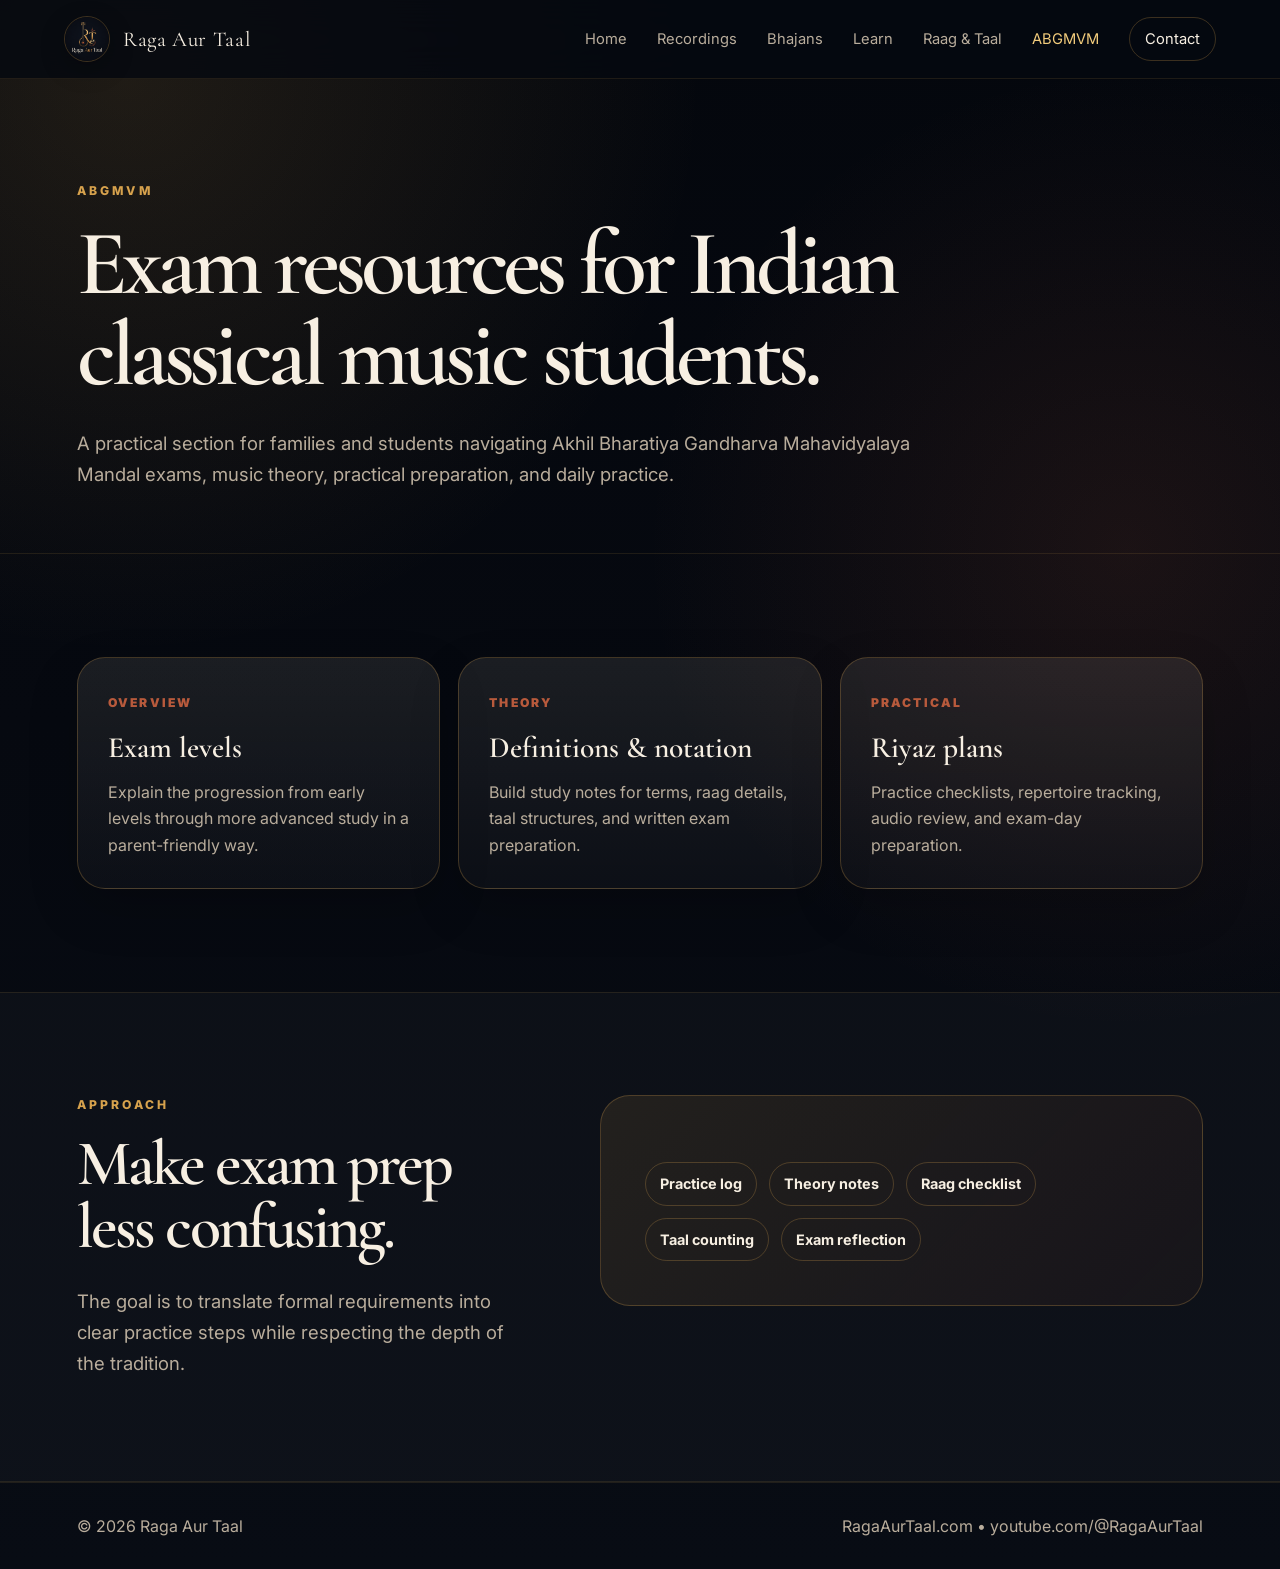
==== abgmvm.html @ 08230c91 "Add files via upload" ====
<!doctype html>
<html lang="en">
<head>
  <meta charset="utf-8" />
  <meta name="viewport" content="width=device-width, initial-scale=1" />
  <title>ABGMVM Exams | Raga Aur Taal</title>
  <meta name="description" content="ABGMVM Indian classical music exam resources, practice notes, theory support, and preparation guides." />
  <link rel="icon" href="favicon.ico" sizes="any">
  <link rel="icon" type="image/png" href="assets/favicon.png">
  <link rel="preconnect" href="https://fonts.googleapis.com">
  <link rel="preconnect" href="https://fonts.gstatic.com" crossorigin>
  <link href="https://fonts.googleapis.com/css2?family=Cormorant+Garamond:wght@500;600;700&family=Inter:wght@400;500;600;700;800&display=swap" rel="stylesheet">
  <link rel="stylesheet" href="styles.css" />
</head>
<body>
  <header class="site-header">
    <a class="brand" href="index.html" aria-label="Raga Aur Taal home">
      <img src="assets/icon.png" alt="Raga Aur Taal icon" />
      <span>Raga Aur Taal</span>
    </a>
    <button class="mobile-toggle" aria-expanded="false" aria-label="Open menu">Menu</button>
    <nav class="nav" aria-label="Main navigation">
        <a class="" href="index.html">Home</a>
        <a class="" href="recordings.html">Recordings</a>
        <a class="" href="bhajans.html">Bhajans</a>
        <a class="" href="learn.html">Learn</a>
        <a class="" href="raag-taal.html">Raag & Taal</a>
        <a class="active" href="abgmvm.html">ABGMVM</a>
        <a class="nav-cta" href="contact.html">Contact</a>
    </nav>
  </header>
  <main>
    <section class="section page-hero reveal"><p class="eyebrow">ABGMVM</p><h1>Exam resources for Indian classical music students.</h1><p class="lede">A practical section for families and students navigating Akhil Bharatiya Gandharva Mahavidyalaya Mandal exams, music theory, practical preparation, and daily practice.</p></section>
    <section class="section grid-3"><article class="card reveal"><span class="num">Overview</span><h3>Exam levels</h3><p>Explain the progression from early levels through more advanced study in a parent-friendly way.</p></article><article class="card reveal delay-1"><span class="num">Theory</span><h3>Definitions & notation</h3><p>Build study notes for terms, raag details, taal structures, and written exam preparation.</p></article><article class="card reveal delay-2"><span class="num">Practical</span><h3>Riyaz plans</h3><p>Practice checklists, repertoire tracking, audio review, and exam-day preparation.</p></article></section>
    <section class="section split feature-band"><div class="reveal"><p class="eyebrow">Approach</p><h2>Make exam prep less confusing.</h2><p class="lede">The goal is to translate formal requirements into clear practice steps while respecting the depth of the tradition.</p></div><div class="panel reveal delay-1"><div class="kicker-links"><span class="pill">Practice log</span><span class="pill">Theory notes</span><span class="pill">Raag checklist</span><span class="pill">Taal counting</span><span class="pill">Exam reflection</span></div></div></section>
  </main>
  <footer class="site-footer">
    <p>© <span id="year"></span> Raga Aur Taal</p>
    <p>RagaAurTaal.com • youtube.com/@RagaAurTaal</p>
  </footer>
  <script src="script.js"></script>
</body>
</html>
---- styles.css ----
:root {
  --bg: #060910;
  --bg-2: #0a101b;
  --panel: rgba(255, 248, 236, 0.055);
  --panel-2: rgba(255, 248, 236, 0.085);
  --gold: #d7a24d;
  --gold-2: #f2cc7c;
  --copper: #b85a3c;
  --ivory: #f7efe2;
  --muted: #b9ad9c;
  --line: rgba(215, 162, 77, 0.26);
  --line-soft: rgba(215, 162, 77, 0.12);
  --shadow: 0 30px 90px rgba(0, 0, 0, 0.48);
  --serif: "Cormorant Garamond", Georgia, serif;
  --sans: "Inter", system-ui, -apple-system, BlinkMacSystemFont, "Segoe UI", sans-serif;
}

* { box-sizing: border-box; }
html { scroll-behavior: smooth; }
body {
  margin: 0;
  min-height: 100vh;
  color: var(--ivory);
  background:
    radial-gradient(circle at 10% 5%, rgba(215, 162, 77, 0.13), transparent 36rem),
    radial-gradient(circle at 88% 35%, rgba(184, 90, 60, 0.12), transparent 30rem),
    linear-gradient(180deg, #04070d 0%, var(--bg) 46%, #080c14 100%);
  font-family: var(--sans);
  line-height: 1.65;
}
a { color: inherit; text-decoration: none; }
img { max-width: 100%; display: block; }

.site-header {
  position: sticky;
  top: 0;
  z-index: 20;
  display: flex;
  align-items: center;
  justify-content: space-between;
  gap: 24px;
  padding: 16px clamp(20px, 5vw, 72px);
  background: rgba(6, 9, 16, 0.82);
  border-bottom: 1px solid var(--line-soft);
  backdrop-filter: blur(18px);
}
.brand {
  display: inline-flex;
  align-items: center;
  gap: 13px;
  min-width: max-content;
  font-family: var(--serif);
  font-size: 1.32rem;
  letter-spacing: 0.03em;
}
.brand img {
  width: 46px;
  height: 46px;
  border-radius: 50%;
  object-fit: cover;
  border: 1px solid var(--line);
  box-shadow: 0 8px 24px rgba(0,0,0,0.28);
}
.nav {
  display: flex;
  align-items: center;
  gap: clamp(16px, 2.4vw, 30px);
  color: var(--muted);
  font-size: 0.92rem;
}
.nav a { transition: color .18s ease; }
.nav a:hover, .nav a.active { color: var(--gold-2); }
.nav-cta {
  color: var(--ivory) !important;
  border: 1px solid var(--line);
  padding: 9px 15px;
  border-radius: 999px;
}
.mobile-toggle { display: none; }

main { min-height: 70vh; }
.section { padding: clamp(64px, 8vw, 118px) clamp(22px, 6vw, 96px); }
.hero {
  min-height: calc(100vh - 78px);
  display: grid;
  grid-template-columns: .95fr 1.05fr;
  gap: clamp(34px, 5vw, 84px);
  align-items: center;
  padding-top: clamp(34px, 5vw, 70px);
}
.eyebrow {
  margin: 0 0 18px;
  color: var(--gold);
  text-transform: uppercase;
  letter-spacing: .26em;
  font-weight: 800;
  font-size: .76rem;
}
h1, h2, h3 { font-family: var(--serif); line-height: .98; margin: 0; font-weight: 600; }
h1 { font-size: clamp(3.7rem, 7.2vw, 7.8rem); letter-spacing: -0.055em; max-width: 860px; }
h2 { font-size: clamp(2.65rem, 5vw, 5.4rem); letter-spacing: -0.045em; }
h3 { font-size: clamp(1.65rem, 2.3vw, 2.6rem); }
p { color: var(--muted); }
.lede { font-size: clamp(1.05rem, 1.45vw, 1.28rem); max-width: 650px; margin: 28px 0 0; }
.hero-actions { display: flex; flex-wrap: wrap; gap: 14px; margin-top: 34px; }
.button {
  display: inline-flex;
  align-items: center;
  justify-content: center;
  min-height: 50px;
  padding: 0 22px;
  border-radius: 999px;
  font-weight: 800;
}
.button.primary { background: linear-gradient(135deg, var(--gold-2), #b77834); color: #120b04; box-shadow: 0 18px 42px rgba(215,162,77,.22); }
.button.secondary { border: 1px solid var(--line); color: var(--ivory); }
.hero-image {
  position: relative;
  justify-self: center;
  width: min(100%, 690px);
}
.hero-image::before {
  content: "";
  position: absolute;
  inset: -10%;
  background: radial-gradient(circle at 50% 50%, rgba(215,162,77,.14), transparent 64%);
  filter: blur(8px);
  z-index: -1;
}
.hero-image img {
  width: 100%;
  border-radius: 34px;
  border: 1px solid var(--line-soft);
  box-shadow: var(--shadow);
}
.hero-note {
  margin-top: 20px;
  display: flex;
  gap: 11px;
  align-items: center;
  color: var(--muted);
  font-size: .92rem;
}
.hero-note span { width: 8px; height: 8px; background: var(--copper); border-radius: 50%; display: inline-block; }

.page-hero { padding-bottom: clamp(44px, 5vw, 80px); border-bottom: 1px solid var(--line-soft); }
.page-hero .lede { max-width: 860px; }

.grid-3 { display: grid; grid-template-columns: repeat(3, 1fr); gap: 18px; }
.grid-2 { display: grid; grid-template-columns: repeat(2, 1fr); gap: 18px; }
.card {
  border: 1px solid var(--line);
  background: linear-gradient(180deg, var(--panel-2), rgba(255,248,236,.028));
  border-radius: 28px;
  padding: 30px;
  min-height: 230px;
  box-shadow: 0 20px 50px rgba(0,0,0,.18);
}
.card .num, .tag { color: var(--copper); text-transform: uppercase; letter-spacing: .18em; font-size: .76rem; font-weight: 900; }
.card h3 { margin: 20px 0 12px; }
.card p { margin-bottom: 0; }
.split { display: grid; grid-template-columns: .85fr 1.15fr; gap: clamp(30px, 6vw, 78px); align-items: start; }
.panel {
  border: 1px solid var(--line);
  background: linear-gradient(135deg, rgba(215,162,77,.11), rgba(184,90,60,.055));
  border-radius: 30px;
  padding: clamp(28px, 4vw, 44px);
}
.list { display: grid; gap: 14px; margin: 28px 0 0; }
.list-item {
  display: grid;
  grid-template-columns: 120px 1fr;
  gap: 18px;
  align-items: baseline;
  padding: 20px 0;
  border-bottom: 1px solid var(--line-soft);
}
.list-item span { color: var(--gold); text-transform: uppercase; letter-spacing: .16em; font-size: .74rem; font-weight: 900; }
.list-item strong { font-family: var(--serif); font-size: 1.8rem; font-weight: 600; line-height: 1.05; }
.list-item p { margin: 6px 0 0; }

.feature-band {
  border-top: 1px solid var(--line-soft);
  border-bottom: 1px solid var(--line-soft);
  background: rgba(255,248,236,.025);
}
.music-card {
  display: grid;
  grid-template-columns: 132px 1fr;
  gap: 24px;
  align-items: center;
  min-height: auto;
}
.disc {
  width: 132px;
  aspect-ratio: 1;
  border-radius: 50%;
  border: 1px solid var(--line);
  background: radial-gradient(circle, #060910 0 20%, var(--gold-2) 21% 24%, #0c1320 25% 61%, rgba(215,162,77,.52) 62% 64%, #070b13 65%);
  box-shadow: inset 0 0 22px rgba(0,0,0,.45);
}
.kicker-links { display: flex; flex-wrap: wrap; gap: 12px; margin-top: 22px; }
.kicker-links a, .pill { border: 1px solid var(--line); border-radius: 999px; padding: 9px 14px; color: var(--ivory); font-weight: 700; font-size: .9rem; }

.contact-grid { display: grid; grid-template-columns: repeat(4, 1fr); gap: 14px; margin-top: 34px; }
.contact-card {
  border: 1px solid var(--line);
  border-radius: 24px;
  padding: 24px;
  background: var(--panel);
}
.contact-card span { color: var(--gold); text-transform: uppercase; letter-spacing: .16em; font-size: .72rem; font-weight: 900; }
.contact-card a { display: block; margin-top: 10px; font-family: var(--serif); font-size: 1.5rem; line-height: 1.1; word-break: break-word; }

.site-footer {
  padding: 30px clamp(22px, 6vw, 96px);
  border-top: 1px solid var(--line-soft);
  display: flex;
  justify-content: space-between;
  gap: 22px;
  color: var(--muted);
}
.site-footer p { margin: 0; }

.reveal { opacity: 0; transform: translateY(18px); transition: opacity .65s ease, transform .65s ease; }
.reveal.visible { opacity: 1; transform: translateY(0); }
.delay-1 { transition-delay: .1s; }
.delay-2 { transition-delay: .2s; }

@media (max-width: 980px) {
  .site-header { align-items: flex-start; }
  .mobile-toggle { display: inline-flex; align-items:center; justify-content:center; background: transparent; color: var(--ivory); border: 1px solid var(--line); border-radius: 999px; padding: 9px 13px; font-weight: 800; }
  .nav { display: none; position: absolute; left: 20px; right: 20px; top: 76px; padding: 18px; border: 1px solid var(--line); border-radius: 22px; background: rgba(6,9,16,.96); flex-direction: column; align-items: stretch; gap: 8px; }
  .nav.open { display: flex; }
  .nav a { padding: 10px 12px; }
  .hero, .split { grid-template-columns: 1fr; }
  .hero { min-height: auto; }
  .grid-3, .grid-2, .contact-grid { grid-template-columns: 1fr; }
}
@media (max-width: 560px) {
  h1 { font-size: 3.2rem; }
  .brand span { display: none; }
  .hero-image img { border-radius: 24px; }
  .card, .panel { border-radius: 22px; padding: 24px; }
  .music-card { grid-template-columns: 1fr; }
  .disc { width: 116px; }
  .list-item { grid-template-columns: 1fr; gap: 6px; }
  .site-footer { flex-direction: column; }
}

.page-actions {
  margin-top: 1.6rem;
}

.button.ghost {
  border-color: rgba(238, 212, 166, 0.28);
  color: var(--ivory);
  background: rgba(255, 255, 255, 0.035);
}

.button.ghost:hover {
  border-color: rgba(217, 161, 74, 0.72);
  color: var(--gold-light);
}

.featured-contact {
  grid-column: 1 / -1;
  background: linear-gradient(135deg, rgba(217, 161, 74, 0.18), rgba(184, 90, 60, 0.10));
  border-color: rgba(217, 161, 74, 0.52);
}

/* Embedded Google Form */
.contact-form-section {
  padding-top: 4rem;
}

.centered {
  max-width: 760px;
  margin-left: auto;
  margin-right: auto;
  text-align: center;
}

.embedded-form-card {
  max-width: 780px;
  margin: 2rem auto 0;
  padding: 1rem;
  border: 1px solid rgba(217, 161, 74, 0.26);
  border-radius: 28px;
  background: linear-gradient(180deg, rgba(255, 248, 236, 0.06), rgba(255, 248, 236, 0.02));
  box-shadow: 0 24px 80px rgba(0, 0, 0, 0.35);
  overflow: hidden;
}

.embedded-form-card iframe {
  display: block;
  width: 100%;
  min-height: 1174px;
  border: 0;
  border-radius: 18px;
  background: #fff;
}

@media (max-width: 700px) {
  .embedded-form-card {
    padding: 0.5rem;
    border-radius: 20px;
  }

  .embedded-form-card iframe {
    min-height: 1250px;
    border-radius: 14px;
  }
}
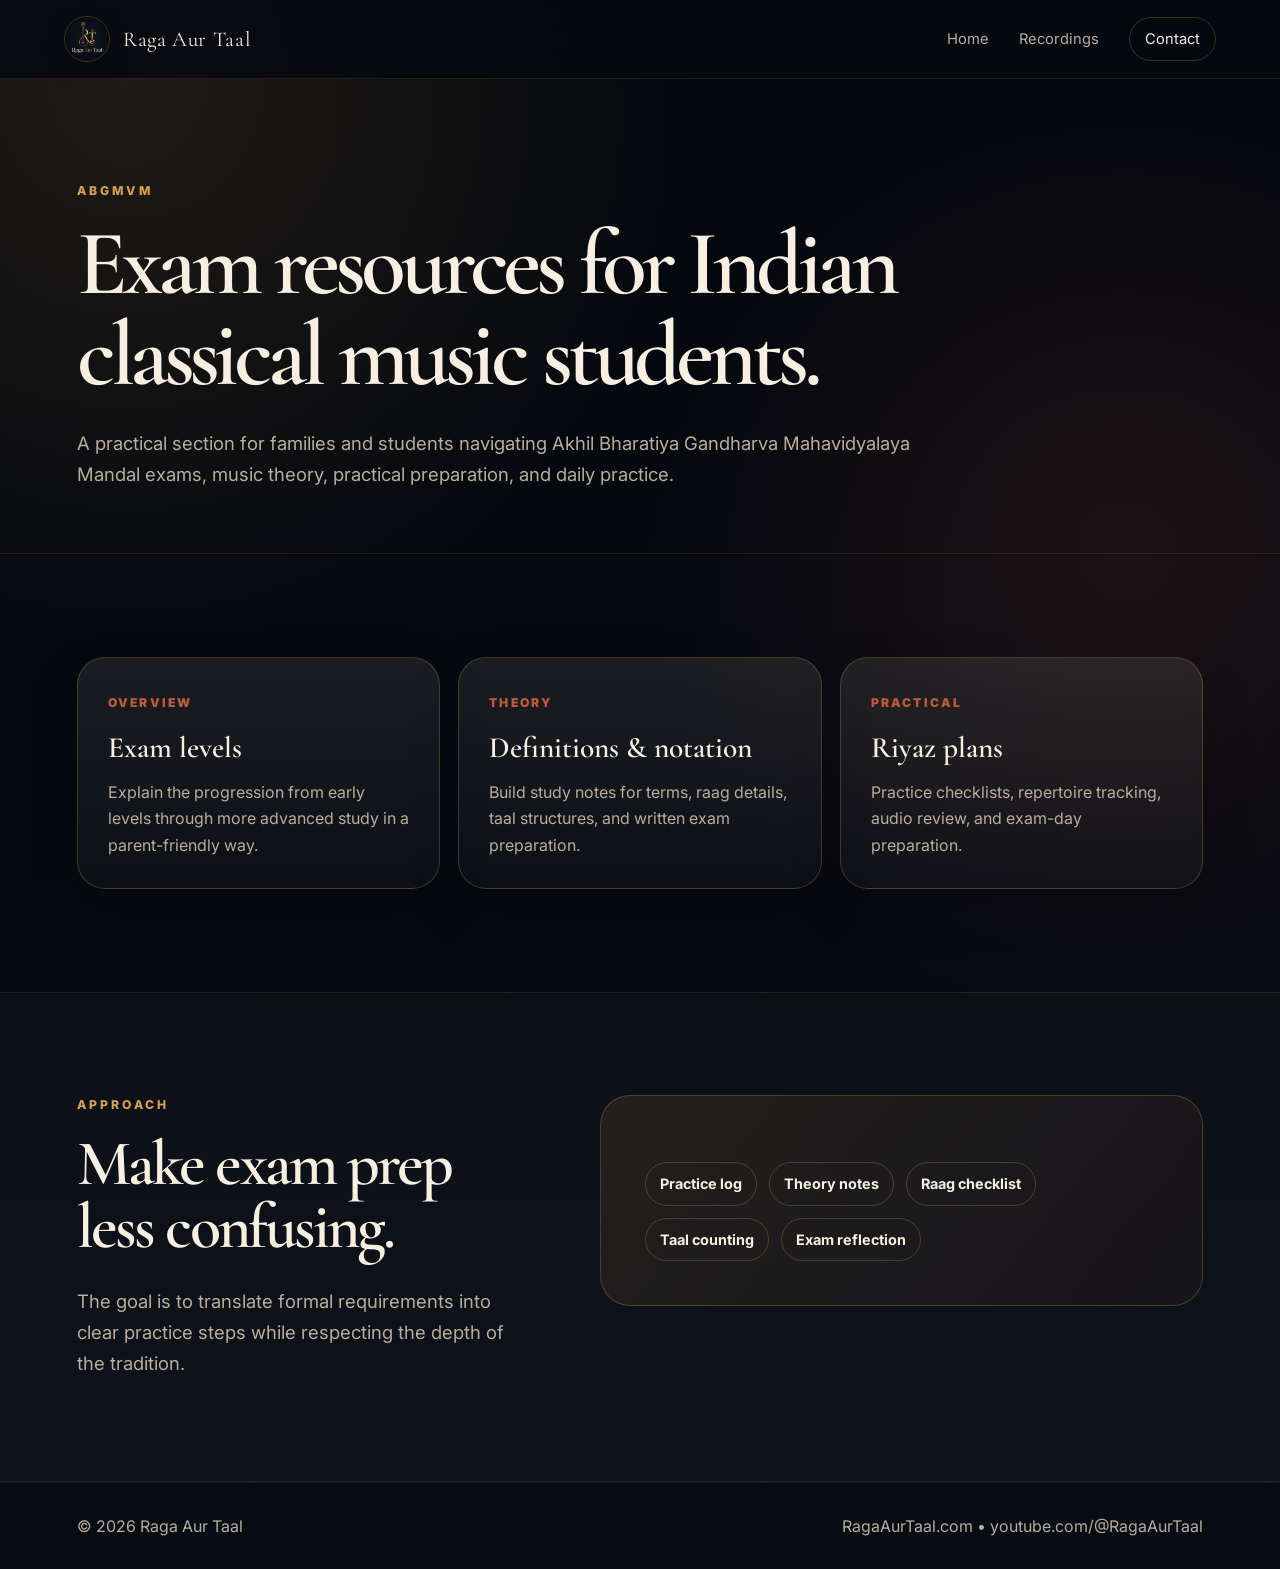
==== commit b601b28c: "v7" ====
--- a/abgmvm.html
+++ b/abgmvm.html
@@ -21,11 +21,7 @@
     <button class="mobile-toggle" aria-expanded="false" aria-label="Open menu">Menu</button>
     <nav class="nav" aria-label="Main navigation">
         <a class="" href="index.html">Home</a>
-        <a class="" href="recordings.html">Recordings</a>
-        <a class="" href="bhajans.html">Bhajans</a>
-        <a class="" href="learn.html">Learn</a>
-        <a class="" href="raag-taal.html">Raag & Taal</a>
-        <a class="active" href="abgmvm.html">ABGMVM</a>
+        <a class="" href="https://www.youtube.com/@RagaAurTaal" target="_blank" rel="noopener">Recordings</a>
         <a class="nav-cta" href="contact.html">Contact</a>
     </nav>
   </header>
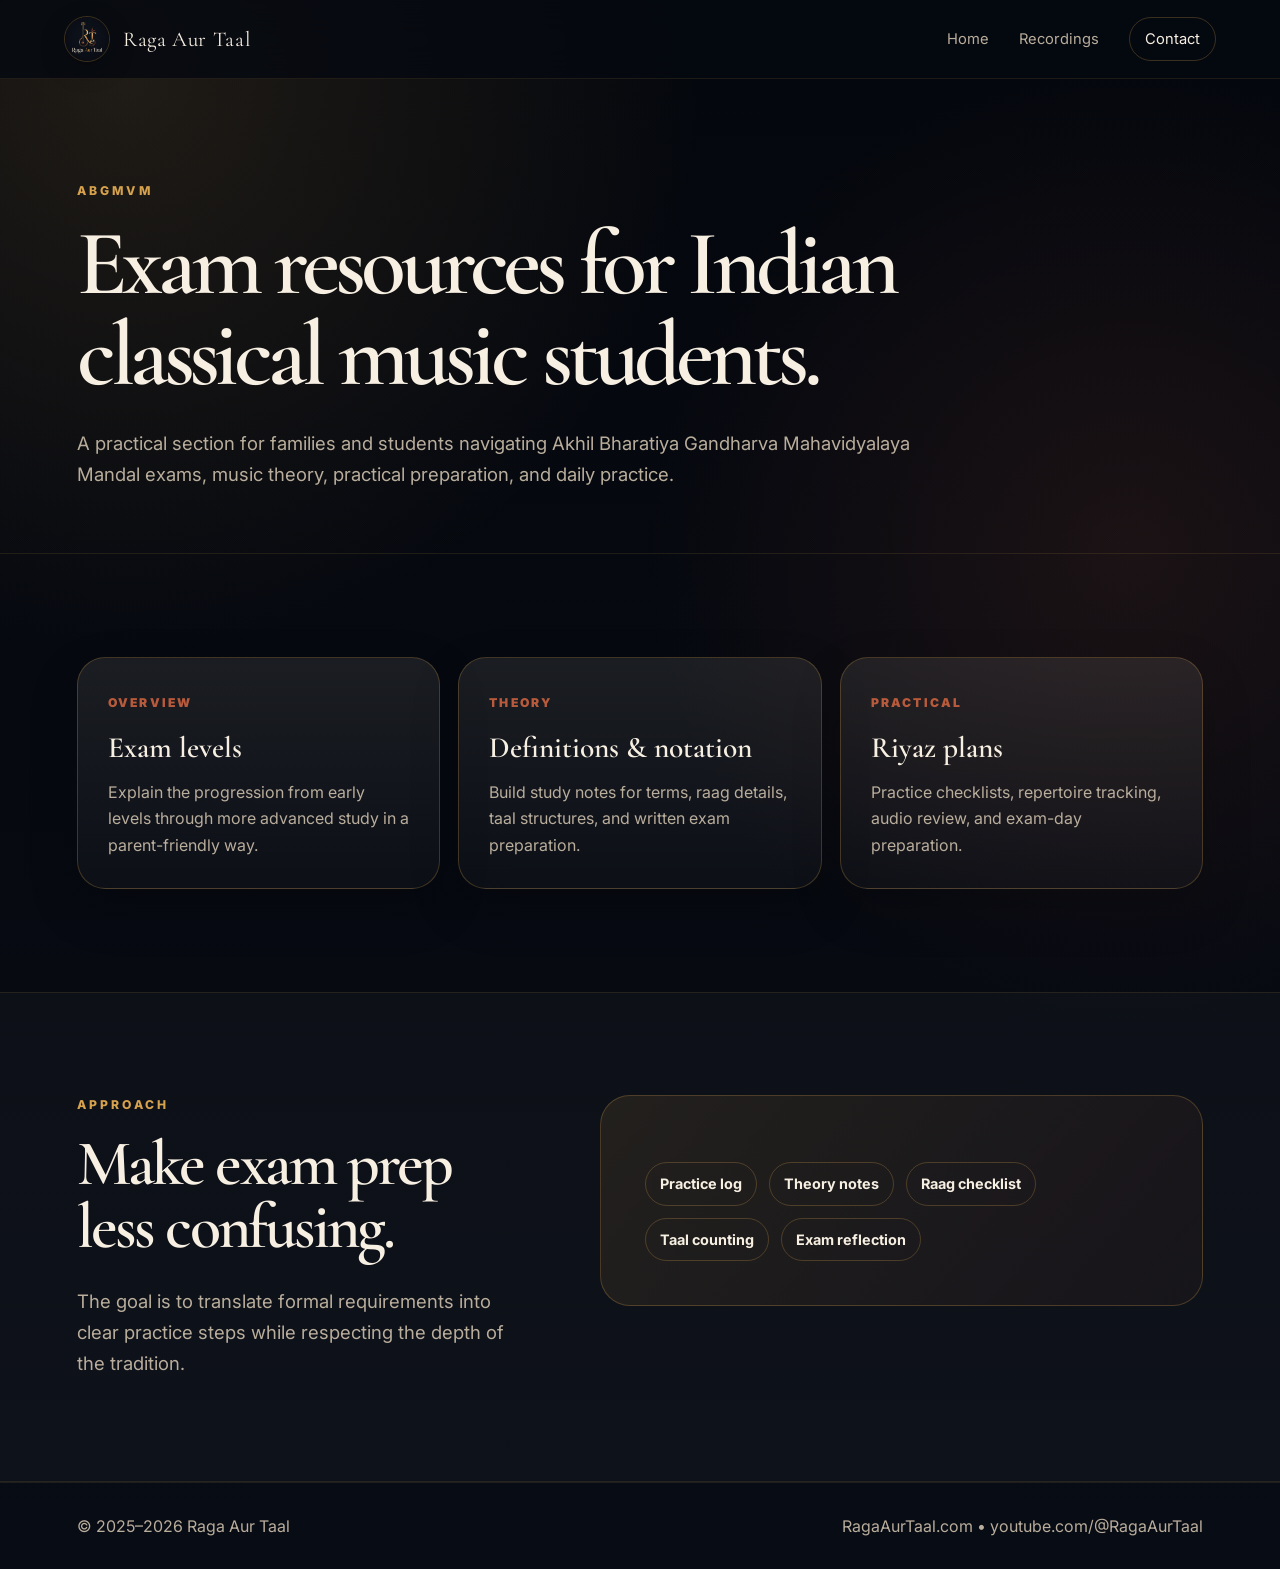
==== commit 3f835375: "version 6.0.0" ====
--- a/abgmvm.html
+++ b/abgmvm.html
@@ -18,7 +18,7 @@
       <img src="assets/icon.png" alt="Raga Aur Taal icon" />
       <span>Raga Aur Taal</span>
     </a>
-    <button class="mobile-toggle" aria-expanded="false" aria-label="Open menu">Menu</button>
+    <button class="mobile-toggle" aria-expanded="false" aria-label="Open menu" type="button"><span></span><span></span><span></span></button>
     <nav class="nav" aria-label="Main navigation">
         <a class="" href="index.html">Home</a>
         <a class="" href="https://www.youtube.com/@RagaAurTaal" target="_blank" rel="noopener">Recordings</a>
--- a/styles.css
+++ b/styles.css
@@ -143,6 +143,30 @@
 }
 .hero-note span { width: 8px; height: 8px; background: var(--copper); border-radius: 50%; display: inline-block; }
 
+.hero-quote {
+  margin: 30px 0 0;
+  padding: 0 0 0 18px;
+  border-left: 3px solid var(--copper);
+  color: var(--muted);
+  max-width: 680px;
+}
+.hero-quote p {
+  margin: 0 0 8px;
+  font-family: var(--serif);
+  font-size: clamp(1.35rem, 2vw, 2rem);
+  line-height: 1.15;
+  color: var(--ivory);
+}
+.hero-quote cite {
+  display: block;
+  font-style: normal;
+  color: var(--gold-light);
+  font-weight: 700;
+  letter-spacing: 0.08em;
+  text-transform: uppercase;
+  font-size: 0.78rem;
+}
+
 .page-hero { padding-bottom: clamp(44px, 5vw, 80px); border-bottom: 1px solid var(--line-soft); }
 .page-hero .lede { max-width: 860px; }
 
@@ -202,7 +226,8 @@
 .kicker-links { display: flex; flex-wrap: wrap; gap: 12px; margin-top: 22px; }
 .kicker-links a, .pill { border: 1px solid var(--line); border-radius: 999px; padding: 9px 14px; color: var(--ivory); font-weight: 700; font-size: .9rem; }
 
-.contact-grid { display: grid; grid-template-columns: repeat(4, 1fr); gap: 14px; margin-top: 34px; }
+.contact-info-section { padding-bottom: 2rem; }
+.contact-grid { display: grid; grid-template-columns: repeat(4, minmax(0, 1fr)); gap: 18px; margin-top: 34px; }
 .contact-card {
   border: 1px solid var(--line);
   border-radius: 24px;
@@ -210,7 +235,7 @@
   background: var(--panel);
 }
 .contact-card span { color: var(--gold); text-transform: uppercase; letter-spacing: .16em; font-size: .72rem; font-weight: 900; }
-.contact-card a { display: block; margin-top: 10px; font-family: var(--serif); font-size: 1.5rem; line-height: 1.1; word-break: break-word; }
+.contact-card a { display: block; margin-top: 10px; font-family: var(--serif); font-size: clamp(1.18rem, 1.35vw, 1.5rem); line-height: 1.1; word-break: break-word; color: #4ea1ff; text-decoration: underline; text-underline-offset: 4px; }
 
 .site-footer {
   padding: 30px clamp(22px, 6vw, 96px);
@@ -227,15 +252,57 @@
 .delay-1 { transition-delay: .1s; }
 .delay-2 { transition-delay: .2s; }
 
+
+@media (max-width: 1220px) and (min-width: 981px) {
+}
+@media (max-width: 1180px) and (min-width: 981px) {
+  .contact-grid { grid-template-columns: repeat(2, minmax(0, 1fr)); }
+}
+
+
 @media (max-width: 980px) {
   .site-header { align-items: flex-start; }
-  .mobile-toggle { display: inline-flex; align-items:center; justify-content:center; background: transparent; color: var(--ivory); border: 1px solid var(--line); border-radius: 999px; padding: 9px 13px; font-weight: 800; }
+  .mobile-toggle {
+    display: inline-flex;
+    align-items: center;
+    justify-content: center;
+    flex-direction: column;
+    gap: 5px;
+    width: 44px;
+    height: 44px;
+    padding: 0;
+    background: transparent;
+    border: 1px solid var(--line);
+    border-radius: 999px;
+    cursor: pointer;
+  }
+  .mobile-toggle span {
+    display: block;
+    width: 20px;
+    height: 2px;
+    border-radius: 999px;
+    background: var(--ivory);
+    transition: transform .2s ease, opacity .2s ease, background .2s ease;
+  }
+  .mobile-toggle:hover span {
+    background: var(--gold-light);
+  }
+  .mobile-toggle[aria-expanded="true"] span:nth-child(1) {
+    transform: translateY(7px) rotate(45deg);
+  }
+  .mobile-toggle[aria-expanded="true"] span:nth-child(2) {
+    opacity: 0;
+  }
+  .mobile-toggle[aria-expanded="true"] span:nth-child(3) {
+    transform: translateY(-7px) rotate(-45deg);
+  }
   .nav { display: none; position: absolute; left: 20px; right: 20px; top: 76px; padding: 18px; border: 1px solid var(--line); border-radius: 22px; background: rgba(6,9,16,.96); flex-direction: column; align-items: stretch; gap: 8px; }
   .nav.open { display: flex; }
   .nav a { padding: 10px 12px; }
   .hero, .split { grid-template-columns: 1fr; }
   .hero { min-height: auto; }
-  .grid-3, .grid-2, .contact-grid { grid-template-columns: 1fr; }
+  .grid-3, .grid-2 { grid-template-columns: 1fr; }
+  .contact-grid { grid-template-columns: 1fr; }
 }
 @media (max-width: 560px) {
   h1 { font-size: 3.2rem; }
@@ -271,7 +338,7 @@
 
 /* Embedded Google Form */
 .contact-form-section {
-  padding-top: 4rem;
+  padding-top: 8.5rem;
 }
 
 .centered {
@@ -282,12 +349,12 @@
 }
 
 .embedded-form-card {
-  max-width: 780px;
-  margin: 2rem auto 0;
-  padding: 1rem;
+  max-width: 640px;
+  margin: 4rem auto 0;
+  padding: 0;
   border: 1px solid rgba(217, 161, 74, 0.26);
   border-radius: 28px;
-  background: linear-gradient(180deg, rgba(255, 248, 236, 0.06), rgba(255, 248, 236, 0.02));
+  background: #fff;
   box-shadow: 0 24px 80px rgba(0, 0, 0, 0.35);
   overflow: hidden;
 }
@@ -295,7 +362,7 @@
 .embedded-form-card iframe {
   display: block;
   width: 100%;
-  min-height: 1174px;
+  height: 950px;
   border: 0;
   border-radius: 18px;
   background: #fff;
@@ -303,12 +370,12 @@
 
 @media (max-width: 700px) {
   .embedded-form-card {
-    padding: 0.5rem;
+    padding: 0;
     border-radius: 20px;
   }
 
   .embedded-form-card iframe {
-    min-height: 1250px;
+    height: 1150px;
     border-radius: 14px;
   }
 }
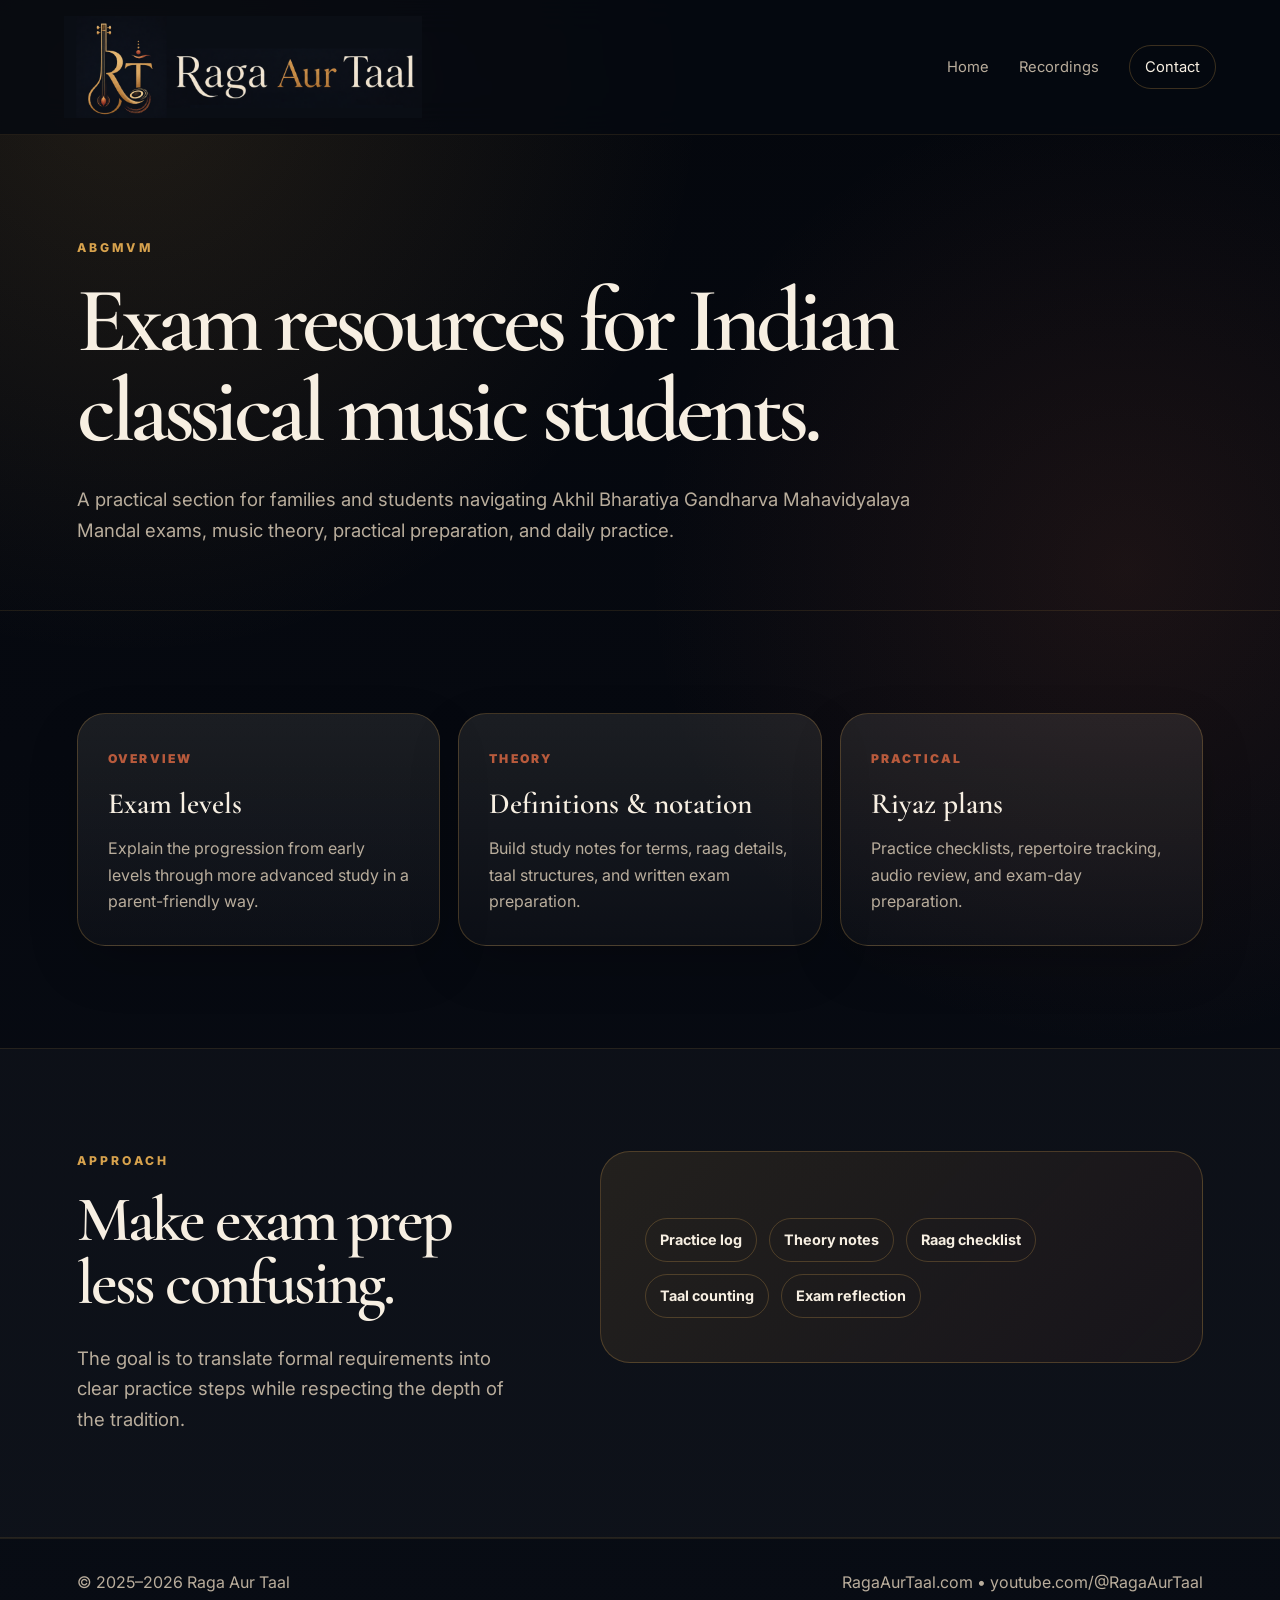
==== commit 01685797: "version 9.0.0" ====
--- a/abgmvm.html
+++ b/abgmvm.html
@@ -15,8 +15,7 @@
 <body>
   <header class="site-header">
     <a class="brand" href="index.html" aria-label="Raga Aur Taal home">
-      <img src="assets/icon.png" alt="Raga Aur Taal icon" />
-      <span>Raga Aur Taal</span>
+      <img src="assets/header-logo.png" alt="Raga Aur Taal" />
     </a>
     <button class="mobile-toggle" aria-expanded="false" aria-label="Open menu" type="button"><span></span><span></span><span></span></button>
     <nav class="nav" aria-label="Main navigation">
--- a/styles.css
+++ b/styles.css
@@ -47,19 +47,15 @@
 .brand {
   display: inline-flex;
   align-items: center;
-  gap: 13px;
   min-width: max-content;
-  font-family: var(--serif);
-  font-size: 1.32rem;
-  letter-spacing: 0.03em;
 }
 .brand img {
-  width: 46px;
-  height: 46px;
-  border-radius: 50%;
-  object-fit: cover;
-  border: 1px solid var(--line);
-  box-shadow: 0 8px 24px rgba(0,0,0,0.28);
+  width: clamp(220px, 28vw, 500px);
+  height: auto;
+  object-fit: contain;
+  border: 0;
+  border-radius: 0;
+  box-shadow: none;
 }
 .nav {
   display: flex;
@@ -129,9 +125,10 @@
 }
 .hero-image img {
   width: 100%;
-  border-radius: 34px;
-  border: 1px solid var(--line-soft);
-  box-shadow: var(--shadow);
+  border-radius: 0;
+  border: 0;
+  box-shadow: none;
+  background: transparent;
 }
 .hero-note {
   margin-top: 20px;
@@ -284,17 +281,18 @@
     background: var(--ivory);
     transition: transform .2s ease, opacity .2s ease, background .2s ease;
   }
-  .mobile-toggle:hover span {
-    background: var(--gold-light);
-  }
-  .mobile-toggle[aria-expanded="true"] span:nth-child(1) {
-    transform: translateY(7px) rotate(45deg);
-  }
-  .mobile-toggle[aria-expanded="true"] span:nth-child(2) {
-    opacity: 0;
-  }
-  .mobile-toggle[aria-expanded="true"] span:nth-child(3) {
-    transform: translateY(-7px) rotate(-45deg);
+  .mobile-toggle:hover,
+  .mobile-toggle:focus-visible,
+  .mobile-toggle[aria-expanded="true"] {
+    border-color: var(--gold-2);
+    background: rgba(215, 162, 77, 0.08);
+  }
+  .mobile-toggle:hover span,
+  .mobile-toggle:focus-visible span,
+  .mobile-toggle[aria-expanded="true"] span {
+    background: var(--gold-2);
+    opacity: 1;
+    transform: none;
   }
   .nav { display: none; position: absolute; left: 20px; right: 20px; top: 76px; padding: 18px; border: 1px solid var(--line); border-radius: 22px; background: rgba(6,9,16,.96); flex-direction: column; align-items: stretch; gap: 8px; }
   .nav.open { display: flex; }
@@ -306,7 +304,7 @@
 }
 @media (max-width: 560px) {
   h1 { font-size: 3.2rem; }
-  .brand span { display: none; }
+  .brand img { width: min(72vw, 300px); }
   .hero-image img { border-radius: 24px; }
   .card, .panel { border-radius: 22px; padding: 24px; }
   .music-card { grid-template-columns: 1fr; }
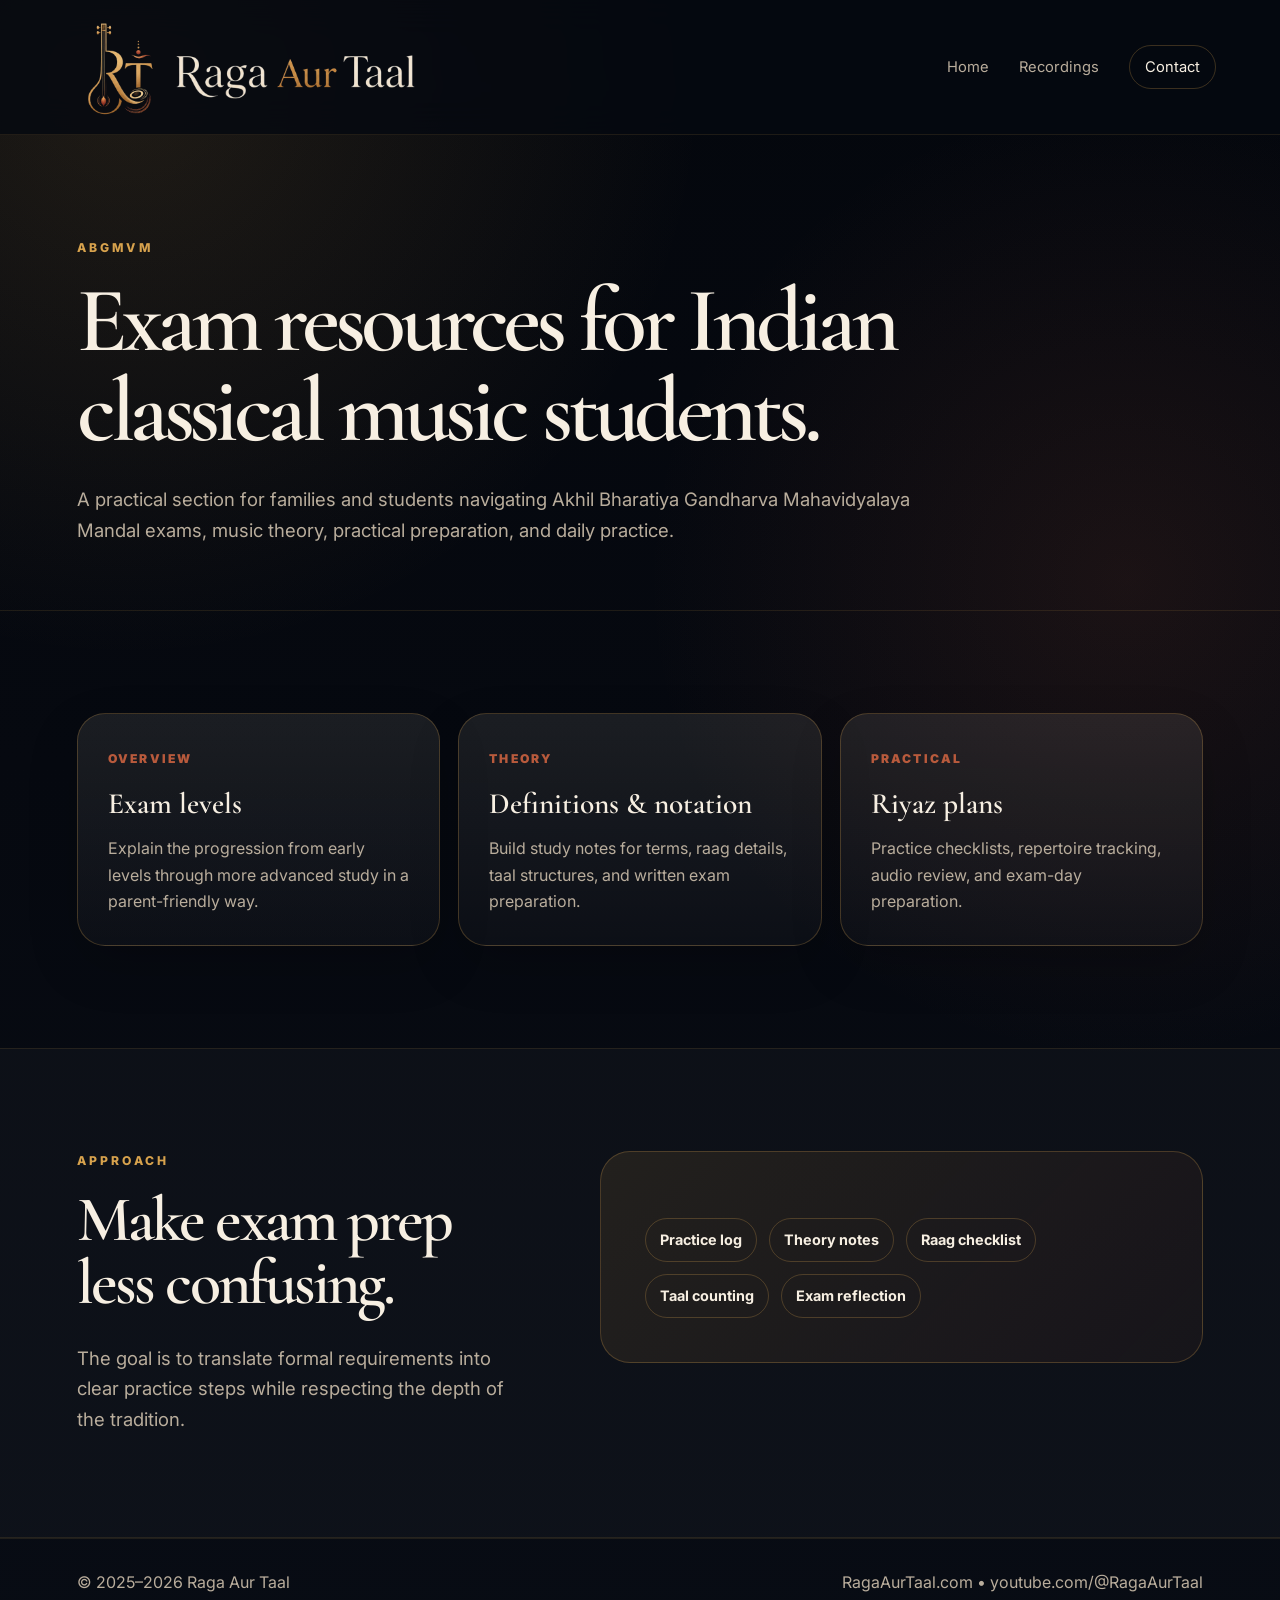
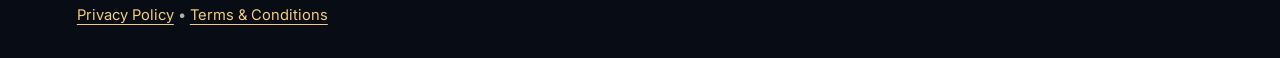
==== commit 0ef079e6: "Version 10.0.0" ====
--- a/abgmvm.html
+++ b/abgmvm.html
@@ -5,6 +5,18 @@
   <meta name="viewport" content="width=device-width, initial-scale=1" />
   <title>ABGMVM Exams | Raga Aur Taal</title>
   <meta name="description" content="ABGMVM Indian classical music exam resources, practice notes, theory support, and preparation guides." />
+  <meta property="og:type" content="website">
+  <meta property="og:url" content="https://ragaaurtaal.com/">
+  <meta property="og:title" content="Raga Aur Taal | Indian Classical Music & Bhajans">
+  <meta property="og:description" content="A modern archive for Indian classical music, devotional bhajans, recordings, raag and taal guides.">
+  <meta property="og:image" content="https://ragaaurtaal.com/assets/social-preview.png">
+  <meta property="og:image:secure_url" content="https://ragaaurtaal.com/assets/social-preview.png">
+  <meta property="og:image:width" content="1200">
+  <meta property="og:image:height" content="630">
+  <meta name="twitter:card" content="summary_large_image">
+  <meta name="twitter:title" content="Raga Aur Taal | Indian Classical Music & Bhajans">
+  <meta name="twitter:description" content="A modern archive for Indian classical music, devotional bhajans, recordings, raag and taal guides.">
+  <meta name="twitter:image" content="https://ragaaurtaal.com/assets/social-preview.png">
   <link rel="icon" href="favicon.ico" sizes="any">
   <link rel="icon" type="image/png" href="assets/favicon.png">
   <link rel="preconnect" href="https://fonts.googleapis.com">
@@ -30,7 +42,10 @@
     <section class="section split feature-band"><div class="reveal"><p class="eyebrow">Approach</p><h2>Make exam prep less confusing.</h2><p class="lede">The goal is to translate formal requirements into clear practice steps while respecting the depth of the tradition.</p></div><div class="panel reveal delay-1"><div class="kicker-links"><span class="pill">Practice log</span><span class="pill">Theory notes</span><span class="pill">Raag checklist</span><span class="pill">Taal counting</span><span class="pill">Exam reflection</span></div></div></section>
   </main>
   <footer class="site-footer">
-    <p>© <span id="year"></span> Raga Aur Taal</p>
+    <div>
+      <p>© <span id="year"></span> Raga Aur Taal</p>
+      <p class="footer-legal"><a href="privacy.html">Privacy Policy</a> • <a href="terms.html">Terms &amp; Conditions</a></p>
+    </div>
     <p>RagaAurTaal.com • youtube.com/@RagaAurTaal</p>
   </footer>
   <script src="script.js"></script>
--- a/styles.css
+++ b/styles.css
@@ -377,3 +377,53 @@
     border-radius: 14px;
   }
 }
+
+
+.footer-legal {
+  margin-top: 8px !important;
+  font-size: 0.92rem;
+}
+.footer-legal a {
+  color: var(--gold-2);
+  text-decoration: underline;
+  text-underline-offset: 4px;
+}
+.legal-hero {
+  padding-bottom: clamp(34px, 4vw, 64px);
+}
+.legal-section {
+  padding-top: clamp(42px, 5vw, 72px);
+}
+.legal-content {
+  max-width: 980px;
+  border: 1px solid var(--line);
+  background: linear-gradient(180deg, var(--panel-2), rgba(255,248,236,.025));
+  border-radius: 28px;
+  padding: clamp(28px, 4vw, 52px);
+}
+.legal-content h2 {
+  margin-top: 2.2rem;
+  font-size: clamp(1.8rem, 2.5vw, 2.6rem);
+  letter-spacing: -0.025em;
+}
+.legal-content h3 {
+  margin-top: 1.5rem;
+  font-size: clamp(1.35rem, 1.8vw, 1.8rem);
+}
+.legal-content p,
+.legal-content li {
+  color: var(--muted);
+  font-size: 1rem;
+}
+.legal-content a {
+  color: #4ea1ff;
+  text-decoration: underline;
+  text-underline-offset: 4px;
+}
+.legal-content ul {
+  margin: 1rem 0 0;
+  padding-left: 1.4rem;
+}
+.legal-content li + li {
+  margin-top: 0.55rem;
+}
